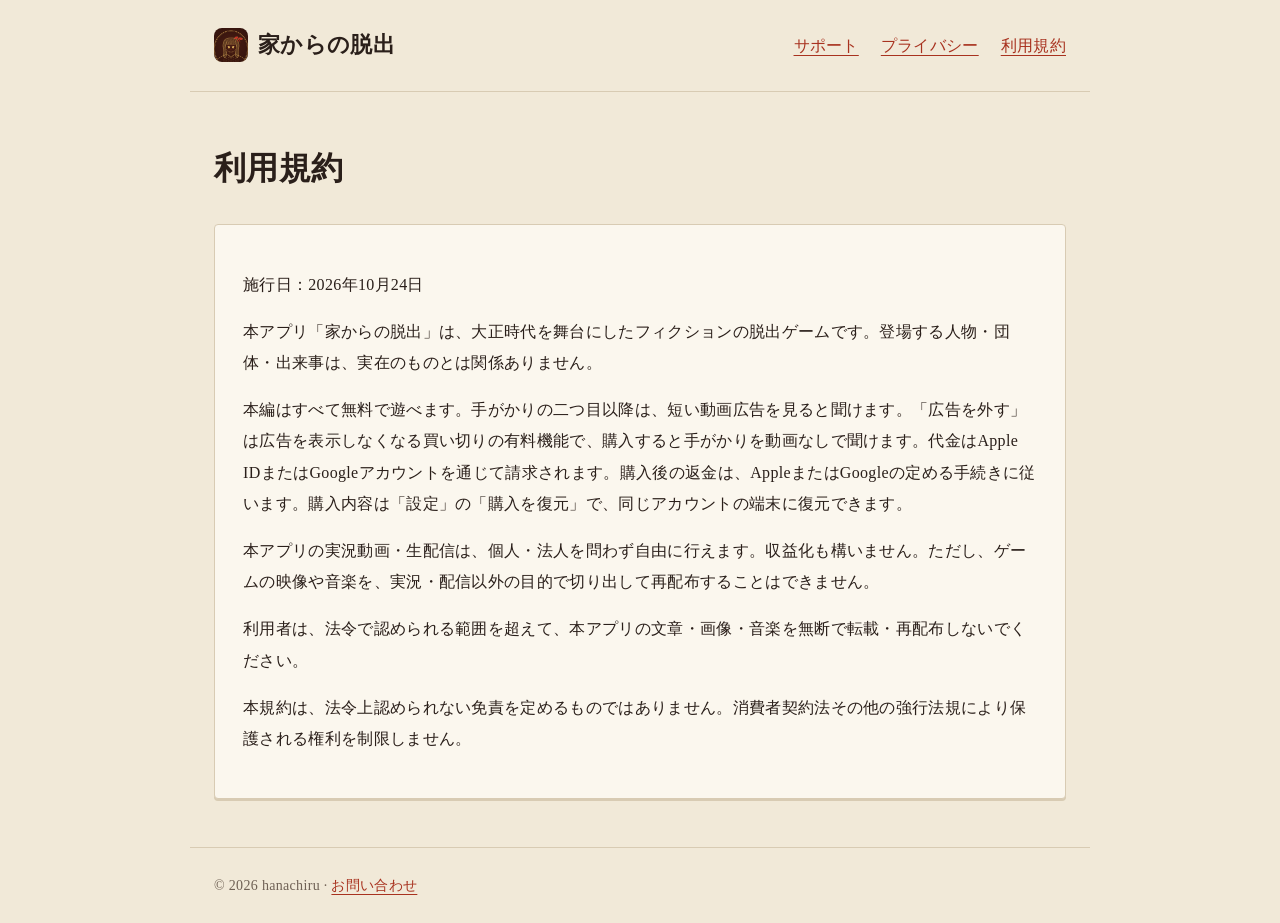
==== terms.html @ b053cd4d "家からの脱出 サポートサイト(サポート・プライバシーポリシー・利用規約) Co-Authored-By: Claude Opus 5.5 <noreply@anthropic.com>" ====
<!doctype html>
<html lang="ja">
<head>
<meta charset="utf-8">
<meta name="viewport" content="width=device-width, initial-scale=1">
<title>利用規約 | 家からの脱出</title>
<meta name="description" content="3D脱出ゲーム「家からの脱出」の利用規約">
<link rel="icon" href="assets/icon.png">
<link rel="stylesheet" href="style.css">
</head>
<body>
<header>
<a class="brand" href="index.html"><img src="assets/icon.png" alt="" width="34" height="34">家からの脱出</a>
<nav aria-label="サイトメニュー"><a href="index.html">サポート</a><a href="privacy.html">プライバシー</a><a href="terms.html">利用規約</a></nav>
</header>
<main>
<h1>利用規約</h1>
<article class="card">
<p>施行日：2026年10月24日</p>
<p>本アプリ「家からの脱出」は、大正時代を舞台にしたフィクションの脱出ゲームです。登場する人物・団体・出来事は、実在のものとは関係ありません。</p>
<p>本編はすべて無料で遊べます。手がかりの二つ目以降は、短い動画広告を見ると聞けます。「広告を外す」は広告を表示しなくなる買い切りの有料機能で、購入すると手がかりを動画なしで聞けます。代金はApple IDまたはGoogleアカウントを通じて請求されます。購入後の返金は、AppleまたはGoogleの定める手続きに従います。購入内容は「設定」の「購入を復元」で、同じアカウントの端末に復元できます。</p>
<p>本アプリの実況動画・生配信は、個人・法人を問わず自由に行えます。収益化も構いません。ただし、ゲームの映像や音楽を、実況・配信以外の目的で切り出して再配布することはできません。</p>
<p>利用者は、法令で認められる範囲を超えて、本アプリの文章・画像・音楽を無断で転載・再配布しないでください。</p>
<p>本規約は、法令上認められない免責を定めるものではありません。消費者契約法その他の強行法規により保護される権利を制限しません。</p>
</article>
</main>
<footer>© 2026 hanachiru · <a href="mailto:hanachiru.apps@gmail.com">お問い合わせ</a></footer>
</body>
</html>
---- style.css ----
*{box-sizing:border-box}
:root{--paper:#f1e9d8;--card:#fbf7ee;--ink:#2a1f1a;--faint:#6f6155;--vermilion:#a8321f;--line:#d8cbb3}
body{margin:0;color:var(--ink);background:var(--paper);font-family:"Hiragino Mincho ProN","Yu Mincho","YuMincho","Noto Serif JP",serif;line-height:1.95;letter-spacing:.02em}
header,main,footer{max-width:900px;margin:auto;padding:24px}
header{display:flex;align-items:center;justify-content:space-between;gap:20px;flex-wrap:wrap;border-bottom:1px solid var(--line)}
a{color:var(--vermilion);text-underline-offset:4px}
nav{display:flex;gap:22px;flex-wrap:wrap}
.brand{font-weight:700;font-size:22px;text-decoration:none;color:var(--ink);display:flex;align-items:center;gap:10px}
.brand img{width:34px;height:34px;border-radius:8px}
.hero{display:flex;gap:40px;align-items:center;padding:40px 0 16px}
.hero img{width:240px;height:240px;border-radius:48px;box-shadow:0 10px 30px rgba(42,31,26,.35)}
.hero h1{font-size:clamp(34px,6.5vw,58px);line-height:1.25;margin:0 0 12px;font-weight:700}
.hero p{margin:0 0 20px;color:var(--faint)}
.badge{display:inline-block;border:1px solid var(--vermilion);color:var(--vermilion);padding:2px 12px;border-radius:2px;font-size:14px;margin-bottom:14px}
.card{background:var(--card);border:1px solid var(--line);border-radius:4px;padding:28px;margin:24px 0;box-shadow:0 2px 0 var(--line)}
.shots{display:grid;grid-template-columns:1fr 1fr;gap:14px;margin:8px 0 0}
.shots img{width:100%;border-radius:4px;border:1px solid var(--line)}
h2{font-size:23px;line-height:1.5;margin-top:0;border-left:4px solid var(--vermilion);padding-left:12px}
h3{font-size:18px;margin-bottom:4px}
p,li{overflow-wrap:anywhere}
.button{display:inline-block;border-radius:2px;background:var(--vermilion);color:#fbf3e6;text-decoration:none;padding:11px 24px;font-weight:700}
footer{color:var(--faint);font-size:14px;border-top:1px solid var(--line)}
a:focus-visible{outline:3px solid var(--vermilion);outline-offset:5px}
@media(max-width:650px){.hero{flex-direction:column;align-items:flex-start;gap:28px}.hero img{width:170px;height:170px;border-radius:34px}header,main,footer{padding:20px}.card{padding:20px}.shots{grid-template-columns:1fr}}
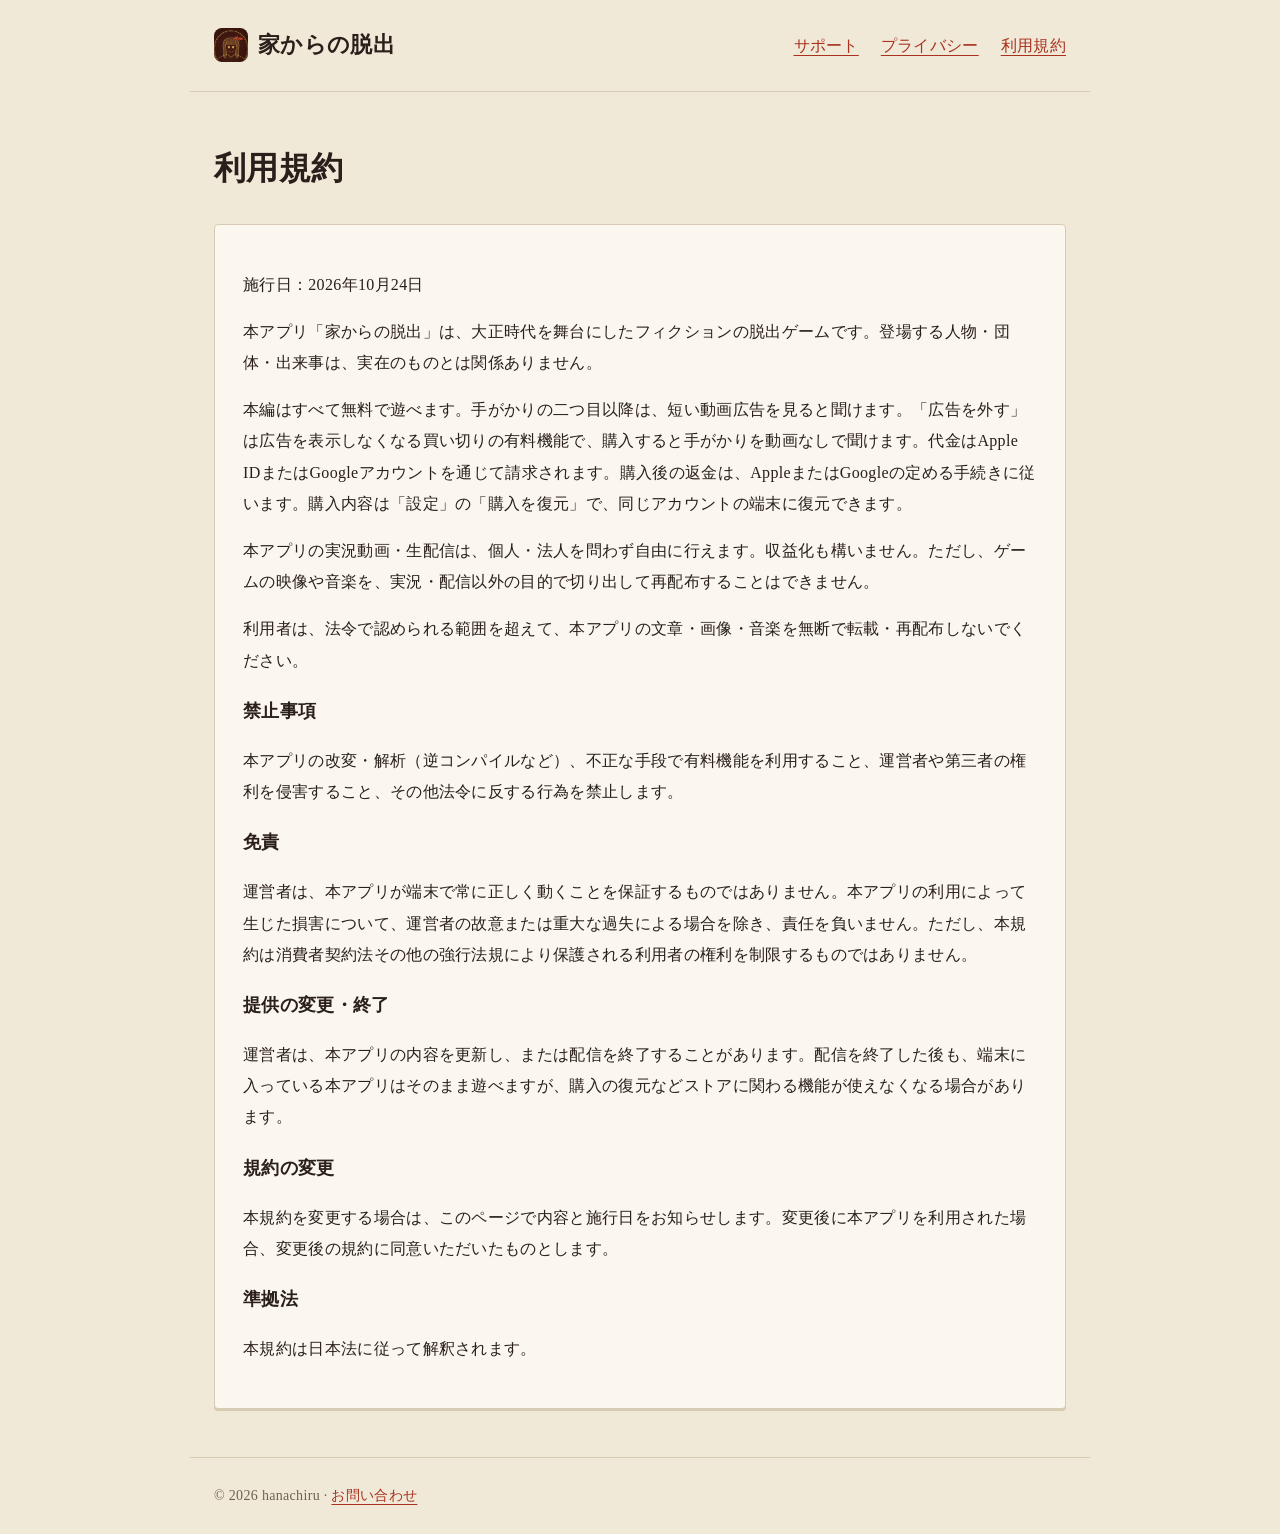
==== commit f68513bb: "サポートの操作説明を新しい札の配置に合はせ、利用規約に禁止事項・免責・変更・準拠法を足す Co-Authored-By: Claude Opus 5.5 <noreply@anthropic.com>" ====
--- a/terms.html
+++ b/terms.html
@@ -21,7 +21,16 @@
 <p>本編はすべて無料で遊べます。手がかりの二つ目以降は、短い動画広告を見ると聞けます。「広告を外す」は広告を表示しなくなる買い切りの有料機能で、購入すると手がかりを動画なしで聞けます。代金はApple IDまたはGoogleアカウントを通じて請求されます。購入後の返金は、AppleまたはGoogleの定める手続きに従います。購入内容は「設定」の「購入を復元」で、同じアカウントの端末に復元できます。</p>
 <p>本アプリの実況動画・生配信は、個人・法人を問わず自由に行えます。収益化も構いません。ただし、ゲームの映像や音楽を、実況・配信以外の目的で切り出して再配布することはできません。</p>
 <p>利用者は、法令で認められる範囲を超えて、本アプリの文章・画像・音楽を無断で転載・再配布しないでください。</p>
-<p>本規約は、法令上認められない免責を定めるものではありません。消費者契約法その他の強行法規により保護される権利を制限しません。</p>
+<h3>禁止事項</h3>
+<p>本アプリの改変・解析（逆コンパイルなど）、不正な手段で有料機能を利用すること、運営者や第三者の権利を侵害すること、その他法令に反する行為を禁止します。</p>
+<h3>免責</h3>
+<p>運営者は、本アプリが端末で常に正しく動くことを保証するものではありません。本アプリの利用によって生じた損害について、運営者の故意または重大な過失による場合を除き、責任を負いません。ただし、本規約は消費者契約法その他の強行法規により保護される利用者の権利を制限するものではありません。</p>
+<h3>提供の変更・終了</h3>
+<p>運営者は、本アプリの内容を更新し、または配信を終了することがあります。配信を終了した後も、端末に入っている本アプリはそのまま遊べますが、購入の復元などストアに関わる機能が使えなくなる場合があります。</p>
+<h3>規約の変更</h3>
+<p>本規約を変更する場合は、このページで内容と施行日をお知らせします。変更後に本アプリを利用された場合、変更後の規約に同意いただいたものとします。</p>
+<h3>準拠法</h3>
+<p>本規約は日本法に従って解釈されます。</p>
 </article>
 </main>
 <footer>© 2026 hanachiru · <a href="mailto:hanachiru.apps@gmail.com">お問い合わせ</a></footer>
